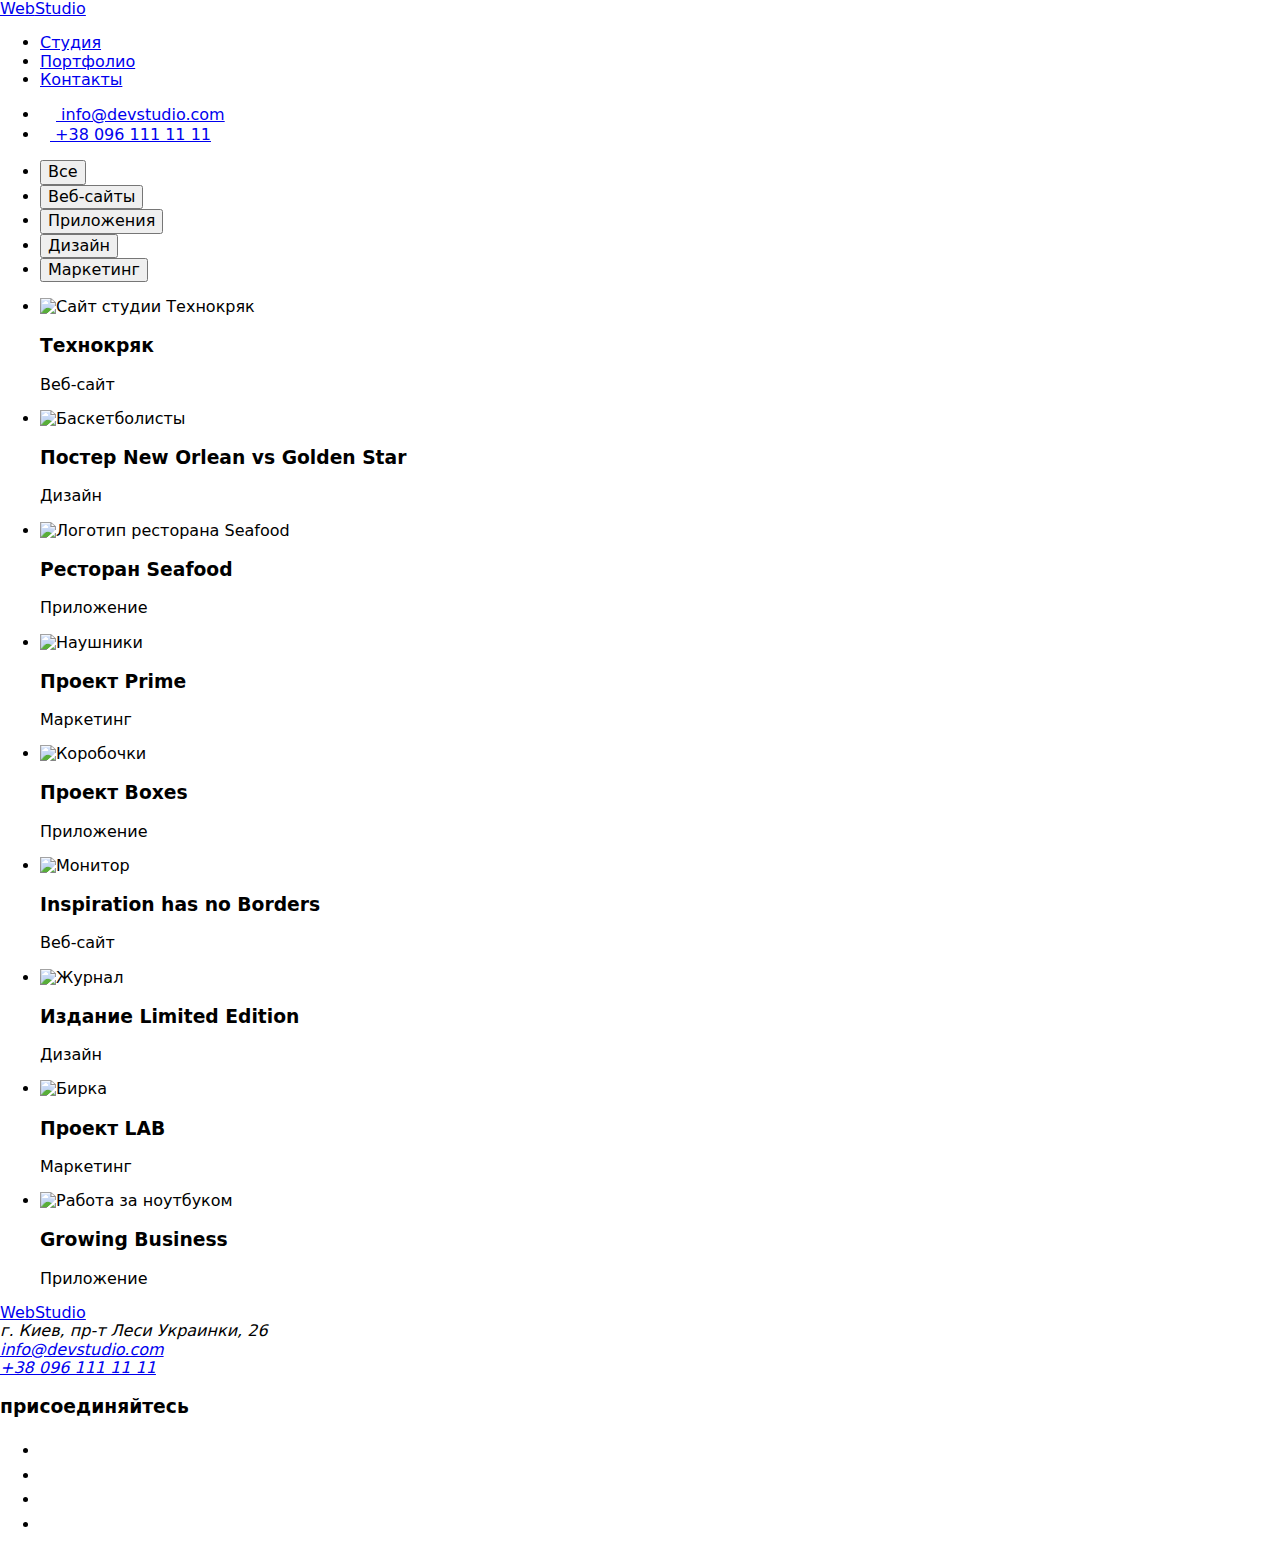
==== portfolio.html @ 47c45ad6 "Add files via upload" ====
<!DOCTYPE html>
<html lang="ru">
  <head>
    <meta charset="UTF-8" />
    <meta name="viewport" content="width=device-width, initial-scale=1.0" />
    <title>Portfolio WebStudio</title>
    <link rel="preconnect" href="https://fonts.gstatic.com" />
    <link
      href="https://fonts.googleapis.com/css2?family=Raleway:wght@700&family=Roboto:wght@400;500;700;900&display=swap"
      rel="stylesheet"
    />
    <link
      rel="stylesheet"
      href="https://cdnjs.cloudflare.com/ajax/libs/modern-normalize/1.0.0/modern-normalize.min.css"
    />
    <link rel="stylesheet" href="./css/styles.css" />
  </head>

  <body>
    <!--Шапка страницы-->
    <header class="header">
      <div class="container navigation">
        <nav class="site-nav">
          <a class="logo link" href="./index.html"
            ><span class="logo-path">Web</span>Studio</a
          >
          <ul class="list nav-pages">
            <li class="item">
              <a class="link" href="./index.html">Студия</a>
            </li>
            <li class="item">
              <a class="link current" href="./portfolio.html">Портфолио</a>
            </li>
            <li class="item">
              <a class="link" href="#">Контакты</a>
            </li>
          </ul>
        </nav>
        <ul class="list header-connection">
          <li class="item">
            <a class="connection link" href="mailto:info@devstudio.com">
              <svg class="email" width="16" height="12">
                <use href="./images/main/sprite-icons.svg#icon-envelope"></use>
              </svg>
              info@devstudio.com</a
            >
          </li>
          <li class="item">
            <a class="connection link" href="tel:+380961111111">
              <svg class="telephone" width="10" height="16">
                <use
                  href="./images/main/sprite-icons.svg#icon-smartphone"
                ></use>
              </svg>
              +38 096 111 11 11</a
            >
          </li>
        </ul>
      </div>
    </header>
    <!--Шапка страницы-->

    <main>
      <h1 hidden>Портфолио</h1>

      <!--Фильтр-->
      <section class="portfolio section-padding">
        <div class="container">
          <ul class="portfolio-buttons list">
            <li class="pf-button">
              <button type="button" class="filter-button">Все</button>
            </li>
            <li class="pf-button">
              <button type="button" class="filter-button">Веб-сайты</button>
            </li>
            <li class="pf-button">
              <button type="button" class="filter-button">Приложения</button>
            </li>
            <li class="pf-button">
              <button type="button" class="filter-button">Дизайн</button>
            </li>
            <li class="pf-button">
              <button type="button" class="filter-button">Маркетинг</button>
            </li>
          </ul>

          <!--/Фильтр-->

          <!--Проекты-->
          <ul class="projects list">
            <li class="project-card">
              <img
                class="project-foto"
                src="./images/portfolio/technokriak.jpg"
                alt="Сайт студии Технокряк"
              />
              <div class="card-content">
                <h3 class="project-title">Технокряк</h3>
                <p>Веб-сайт</p>
              </div>
            </li>
            <li class="project-card">
              <img
                class="project-foto"
                src="./images/portfolio/basketball.jpg"
                alt="Баскетболисты"
              />
              <div class="card-content">
                <h3 class="project-title">Постер New Orlean vs Golden Star</h3>
                <p>Дизайн</p>
              </div>
            </li>
            <li class="project-card">
              <img
                class="project-foto"
                src="./images/portfolio/seafood.jpg"
                alt="Логотип ресторана Seafood"
              />
              <div class="card-content">
                <h3 class="project-title">Ресторан Seafood</h3>
                <p>Приложение</p>
              </div>
            </li>
            <li class="project-card">
              <img
                class="project-foto"
                src="./images/portfolio/headphones.jpg"
                alt="Наушники"
              />
              <div class="card-content">
                <h3 class="project-title">Проект Prime</h3>
                <p>Маркетинг</p>
              </div>
            </li>
            <li class="project-card">
              <img
                class="project-foto"
                src="./images/portfolio/boxes.jpg"
                alt="Коробочки"
              />
              <div class="card-content">
                <h3 class="project-title">Проект Boxes</h3>
                <p>Приложение</p>
              </div>
            </li>
            <li class="project-card">
              <img
                class="project-foto"
                src="./images/portfolio/monitor.jpg"
                alt="Монитор"
              />
              <div class="card-content">
                <h3 class="project-title">Inspiration has no Borders</h3>
                <p>Веб-сайт</p>
              </div>
            </li>
            <li class="project-card">
              <img
                class="project-foto"
                src="./images/portfolio/magazine.jpg"
                alt="Журнал"
              />
              <div class="card-content">
                <h3 class="project-title">Издание Limited Edition</h3>
                <p>Дизайн</p>
              </div>
            </li>
            <li class="project-card">
              <img
                class="project-foto"
                src="./images/portfolio/label.jpg"
                alt="Бирка"
              />
              <div class="card-content">
                <h3 class="project-title">Проект LAB</h3>
                <p>Маркетинг</p>
              </div>
            </li>
            <li class="project-card">
              <img
                class="project-foto"
                src="./images/portfolio/notebook.jpg"
                alt="Работа за ноутбуком"
              />
              <div class="card-content">
                <h3 class="project-title">Growing Business</h3>
                <p>Приложение</p>
              </div>
            </li>
          </ul>
        </div>
      </section>
      <!--/Проекты-->
    </main>
    <!--Подвал с контактами-->
    <footer class="footer">
      <div class="container">
        <div class="footer-links">
          <div class="footer-contacts">
            <a class="logo logo-inverse link" href="./index.html"
              ><span class="logo-path">Web</span>Studio</a
            >
            <address class="address">г. Киев, пр-т Леси Украинки, 26</address>
            <address class="footer-connection">
              <a class="connection link" href="mailto:info@devstudio.com"
                >info@devstudio.com</a
              >
            </address>
            <address class="footer-connection">
              <a class="connection link" href="tel:+380961111111"
                >+38 096 111 11 11</a
              >
            </address>
          </div>
          <div class="join">
            <h3 class="advantages-title title-inverse">присоединяйтесь</h3>
            <ul class="list social-network-list">
              <li class="social-network company-social-link">
                <a href="#" class="social-link">
                  <svg class="social-icon" width="20" height="20">
                    <use
                      href="./images/main/sprite-icons.svg#icon-instagram"
                    ></use>
                  </svg>
                </a>
              </li>
              <li class="social-network company-social-link">
                <a href="#" class="social-link">
                  <svg class="social-icon" width="20" height="20">
                    <use
                      href="./images/main/sprite-icons.svg#icon-twitter"
                    ></use>
                  </svg>
                </a>
              </li>
              <li class="social-network company-social-link">
                <a href="#" class="social-link">
                  <svg class="social-icon" width="20" height="20">
                    <use
                      href="./images/main/sprite-icons.svg#icon-facebook"
                    ></use>
                  </svg>
                </a>
              </li>
              <li class="social-network company-social-link">
                <a href="#" class="social-link">
                  <svg class="social-icon" width="20" height="20">
                    <use
                      href="./images/main/sprite-icons.svg#icon-linkedin"
                    ></use>
                  </svg>
                </a>
              </li>
            </ul>
          </div>
        </div>
      </div>
    </footer>
    <!--/Подвал с контактами-->
  </body>
</html>
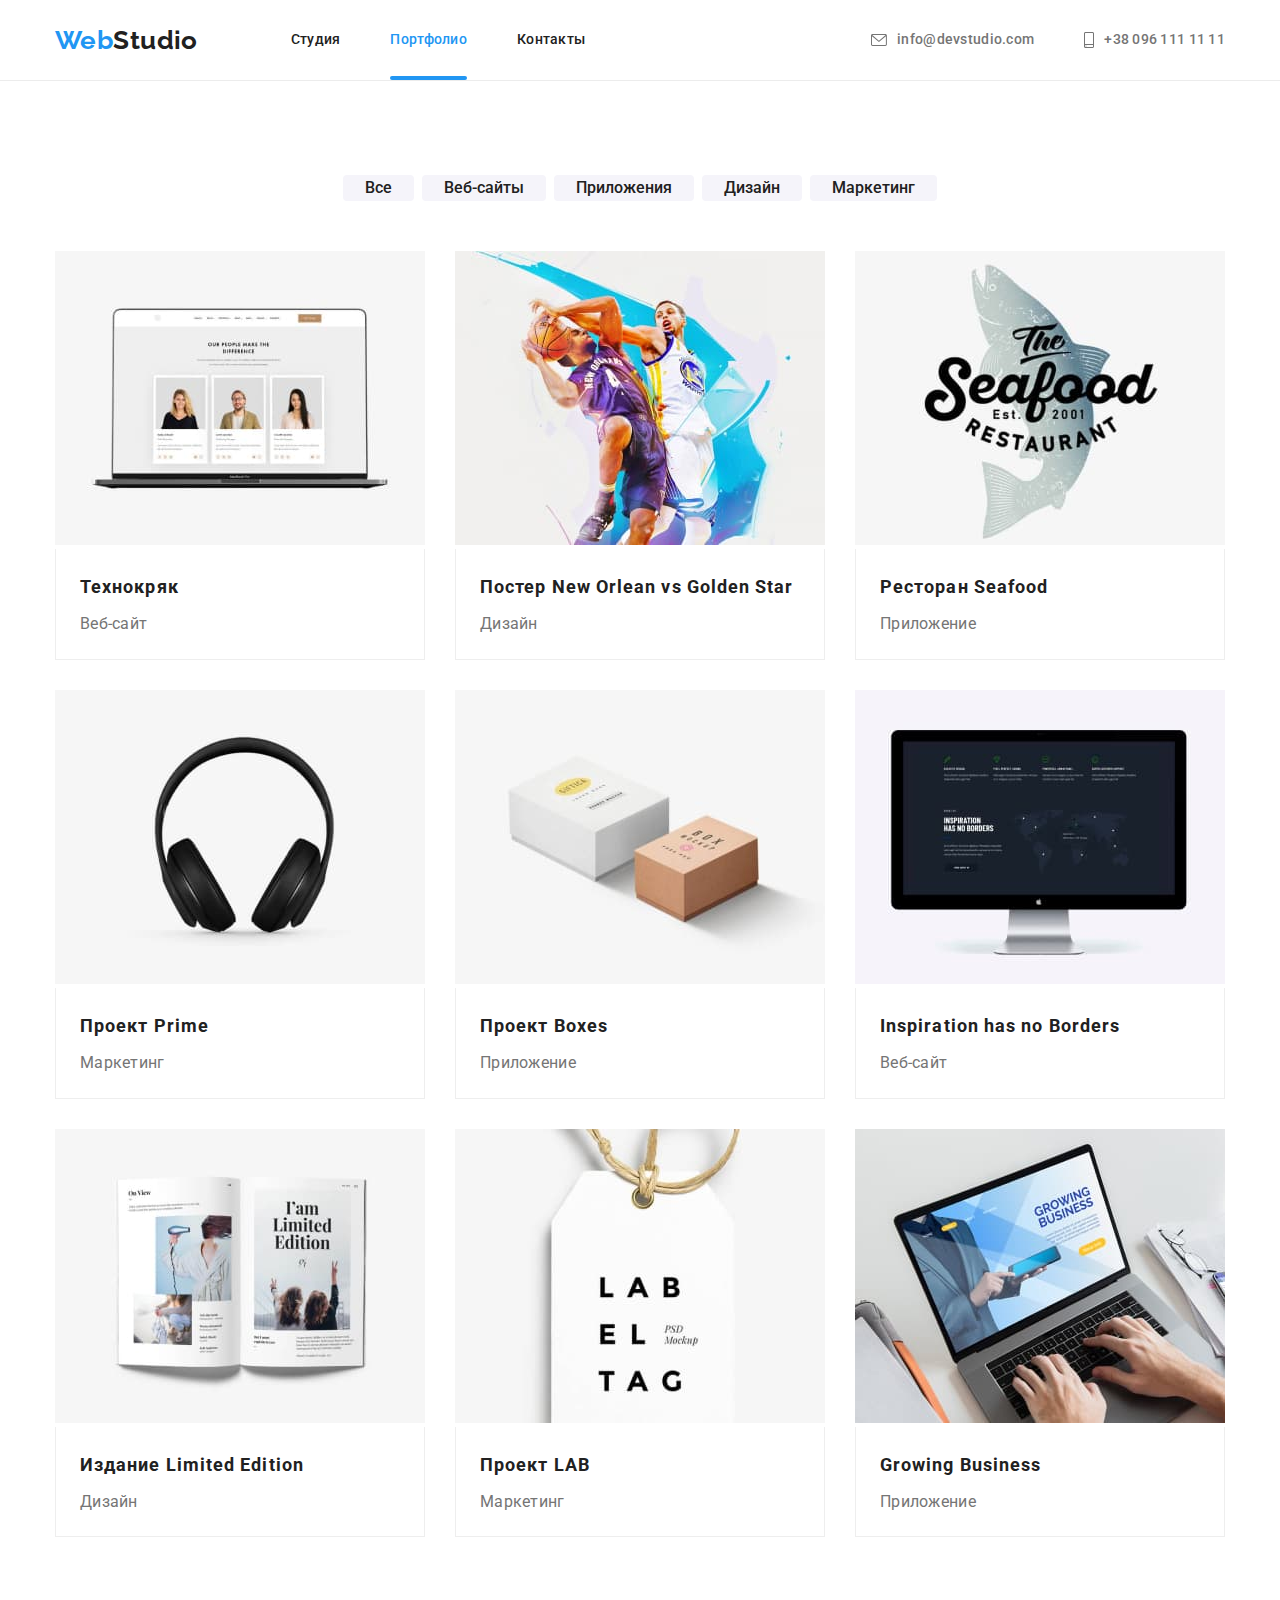
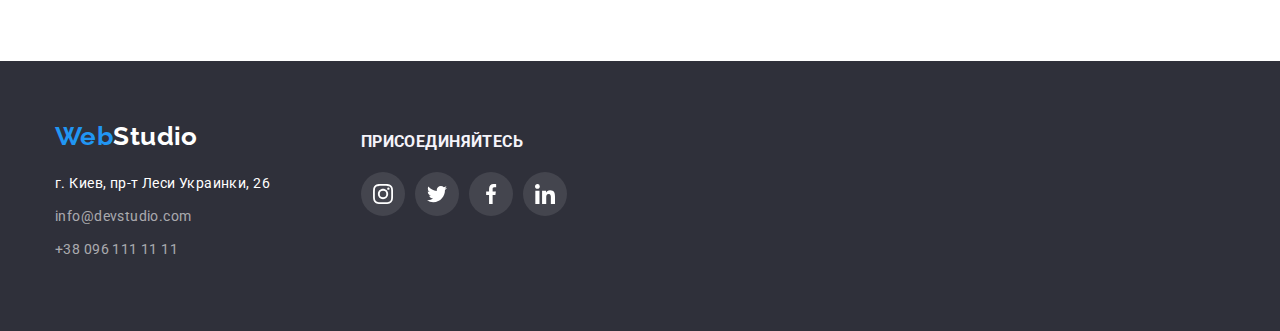
==== commit bcc00b27: "анимация и модалка" ====
--- a/portfolio.html
+++ b/portfolio.html
@@ -39,7 +39,7 @@
         <ul class="list header-connection">
           <li class="item">
             <a class="connection link" href="mailto:info@devstudio.com">
-              <svg class="email" width="16" height="12">
+              <svg class="icon email" width="16" height="12">
                 <use href="./images/main/sprite-icons.svg#icon-envelope"></use>
               </svg>
               info@devstudio.com</a
@@ -47,7 +47,7 @@
           </li>
           <li class="item">
             <a class="connection link" href="tel:+380961111111">
-              <svg class="telephone" width="10" height="16">
+              <svg class="icon telephone" width="10" height="16">
                 <use
                   href="./images/main/sprite-icons.svg#icon-smartphone"
                 ></use>
@@ -89,103 +89,191 @@
           <!--Проекты-->
           <ul class="projects list">
             <li class="project-card">
-              <img
-                class="project-foto"
-                src="./images/portfolio/technokriak.jpg"
-                alt="Сайт студии Технокряк"
-              />
-              <div class="card-content">
-                <h3 class="project-title">Технокряк</h3>
-                <p>Веб-сайт</p>
-              </div>
-            </li>
-            <li class="project-card">
-              <img
-                class="project-foto"
-                src="./images/portfolio/basketball.jpg"
-                alt="Баскетболисты"
-              />
-              <div class="card-content">
-                <h3 class="project-title">Постер New Orlean vs Golden Star</h3>
-                <p>Дизайн</p>
-              </div>
-            </li>
-            <li class="project-card">
-              <img
-                class="project-foto"
-                src="./images/portfolio/seafood.jpg"
-                alt="Логотип ресторана Seafood"
-              />
-              <div class="card-content">
-                <h3 class="project-title">Ресторан Seafood</h3>
-                <p>Приложение</p>
-              </div>
-            </li>
-            <li class="project-card">
-              <img
-                class="project-foto"
-                src="./images/portfolio/headphones.jpg"
-                alt="Наушники"
-              />
-              <div class="card-content">
-                <h3 class="project-title">Проект Prime</h3>
-                <p>Маркетинг</p>
-              </div>
-            </li>
-            <li class="project-card">
-              <img
-                class="project-foto"
-                src="./images/portfolio/boxes.jpg"
-                alt="Коробочки"
-              />
-              <div class="card-content">
-                <h3 class="project-title">Проект Boxes</h3>
-                <p>Приложение</p>
-              </div>
-            </li>
-            <li class="project-card">
-              <img
-                class="project-foto"
-                src="./images/portfolio/monitor.jpg"
-                alt="Монитор"
-              />
-              <div class="card-content">
-                <h3 class="project-title">Inspiration has no Borders</h3>
-                <p>Веб-сайт</p>
-              </div>
-            </li>
-            <li class="project-card">
-              <img
-                class="project-foto"
-                src="./images/portfolio/magazine.jpg"
-                alt="Журнал"
-              />
-              <div class="card-content">
-                <h3 class="project-title">Издание Limited Edition</h3>
-                <p>Дизайн</p>
-              </div>
-            </li>
-            <li class="project-card">
-              <img
-                class="project-foto"
-                src="./images/portfolio/label.jpg"
-                alt="Бирка"
-              />
-              <div class="card-content">
-                <h3 class="project-title">Проект LAB</h3>
-                <p>Маркетинг</p>
-              </div>
-            </li>
-            <li class="project-card">
-              <img
-                class="project-foto"
-                src="./images/portfolio/notebook.jpg"
-                alt="Работа за ноутбуком"
-              />
-              <div class="card-content">
-                <h3 class="project-title">Growing Business</h3>
-                <p>Приложение</p>
-              </div>
+              <a class="link" href="#">
+                <div class="project-foto">
+                  <img
+                    src="./images/portfolio/technokriak.jpg"
+                    alt="Сайт студии Технокряк"
+                  />
+                  <div class="project-overlay">
+                    <p class="project-description">
+                      Технокряк это современная площадка распространения
+                      коронавируса. Компании используют эту платформу для
+                      цифрового шпионажа и атак на защищённые сервера
+                      конкурентов.
+                    </p>
+                  </div>
+                </div>
+
+                <div class="card-content">
+                  <h3 class="project-title">Технокряк</h3>
+                  <p>Веб-сайт</p>
+                </div>
+              </a>
+            </li>
+            <li class="project-card">
+              <a class="link" href="#">
+                <div class="project-foto">
+                  <img
+                    src="./images/portfolio/basketball.jpg"
+                    alt="Баскетболисты"
+                  />
+                  <div class="project-overlay">
+                    <p class="project-description">
+                      Технокряк это современная площадка распространения
+                      коронавируса. Компании используют эту платформу для
+                      цифрового шпионажа и атак на защищённые сервера
+                      конкурентов.
+                    </p>
+                  </div>
+                </div>
+                <div class="card-content">
+                  <h3 class="project-title">
+                    Постер New Orlean vs Golden Star
+                  </h3>
+                  <p>Дизайн</p>
+                </div>
+              </a>
+            </li>
+            <li class="project-card">
+              <a class="link" href="#">
+                <div class="project-foto">
+                  <img
+                    src="./images/portfolio/seafood.jpg"
+                    alt="Логотип ресторана Seafood"
+                  />
+                  <div class="project-overlay">
+                    <p class="project-description">
+                      Технокряк это современная площадка распространения
+                      коронавируса. Компании используют эту платформу для
+                      цифрового шпионажа и атак на защищённые сервера
+                      конкурентов.
+                    </p>
+                  </div>
+                </div>
+                <div class="card-content">
+                  <h3 class="project-title">Ресторан Seafood</h3>
+                  <p>Приложение</p>
+                </div>
+              </a>
+            </li>
+            <li class="project-card">
+              <a class="link" href="#">
+                <div class="project-foto">
+                  <img src="./images/portfolio/headphones.jpg" alt="Наушники" />
+                  <div class="project-overlay">
+                    <p class="project-description">
+                      Технокряк это современная площадка распространения
+                      коронавируса. Компании используют эту платформу для
+                      цифрового шпионажа и атак на защищённые сервера
+                      конкурентов.
+                    </p>
+                  </div>
+                </div>
+
+                <div class="card-content">
+                  <h3 class="project-title">Проект Prime</h3>
+                  <p>Маркетинг</p>
+                </div>
+              </a>
+            </li>
+            <li class="project-card">
+              <a class="link" href="#">
+                <div class="project-foto">
+                  <img src="./images/portfolio/boxes.jpg" alt="Коробочки" />
+                  <div class="project-overlay">
+                    <p class="project-description">
+                      Технокряк это современная площадка распространения
+                      коронавируса. Компании используют эту платформу для
+                      цифрового шпионажа и атак на защищённые сервера
+                      конкурентов.
+                    </p>
+                  </div>
+                </div>
+                <div class="card-content">
+                  <h3 class="project-title">Проект Boxes</h3>
+                  <p>Приложение</p>
+                </div>
+              </a>
+            </li>
+            <li class="project-card">
+              <a class="link" href="#">
+                <div class="project-foto">
+                  <img src="./images/portfolio/monitor.jpg" alt="Монитор" />
+                  <div class="project-overlay">
+                    <p class="project-description">
+                      Технокряк это современная площадка распространения
+                      коронавируса. Компании используют эту платформу для
+                      цифрового шпионажа и атак на защищённые сервера
+                      конкурентов.
+                    </p>
+                  </div>
+                </div>
+                <div class="card-content">
+                  <h3 class="project-title">Inspiration has no Borders</h3>
+                  <p>Веб-сайт</p>
+                </div>
+              </a>
+            </li>
+            <li class="project-card">
+              <a class="link" href="#">
+                <div class="project-foto">
+                  <img src="./images/portfolio/magazine.jpg" alt="Журнал" />
+                  <div class="project-overlay">
+                    <p class="project-description">
+                      Технокряк это современная площадка распространения
+                      коронавируса. Компании используют эту платформу для
+                      цифрового шпионажа и атак на защищённые сервера
+                      конкурентов.
+                    </p>
+                  </div>
+                </div>
+                <div class="card-content">
+                  <h3 class="project-title">Издание Limited Edition</h3>
+                  <p>Дизайн</p>
+                </div>
+              </a>
+            </li>
+            <li class="project-card">
+              <a class="link" href="#">
+                <div class="project-foto">
+                  <img src="./images/portfolio/label.jpg" alt="Бирка" />
+                  <div class="project-overlay">
+                    <p class="project-description">
+                      Технокряк это современная площадка распространения
+                      коронавируса. Компании используют эту платформу для
+                      цифрового шпионажа и атак на защищённые сервера
+                      конкурентов.
+                    </p>
+                  </div>
+                </div>
+                <div class="card-content">
+                  <h3 class="project-title">Проект LAB</h3>
+                  <p>Маркетинг</p>
+                </div>
+              </a>
+            </li>
+            <li class="project-card">
+              <a class="link" href="#">
+                <div class="project-foto">
+                  <img
+                    src="./images/portfolio/notebook.jpg"
+                    alt="Работа за ноутбуком"
+                  />
+                  <div class="project-overlay">
+                    <p class="project-description">
+                      Технокряк это современная площадка распространения
+                      коронавируса. Компании используют эту платформу для
+                      цифрового шпионажа и атак на защищённые сервера
+                      конкурентов.
+                    </p>
+                  </div>
+                </div>
+                <div class="card-content">
+                  <h3 class="project-title">Growing Business</h3>
+                  <p>Приложение</p>
+                </div>
+              </a>
             </li>
           </ul>
         </div>
@@ -217,7 +305,7 @@
             <ul class="list social-network-list">
               <li class="social-network company-social-link">
                 <a href="#" class="social-link">
-                  <svg class="social-icon" width="20" height="20">
+                  <svg class="icon social-icon" width="20" height="20">
                     <use
                       href="./images/main/sprite-icons.svg#icon-instagram"
                     ></use>
@@ -226,7 +314,7 @@
               </li>
               <li class="social-network company-social-link">
                 <a href="#" class="social-link">
-                  <svg class="social-icon" width="20" height="20">
+                  <svg class="icon social-icon" width="20" height="20">
                     <use
                       href="./images/main/sprite-icons.svg#icon-twitter"
                     ></use>
@@ -235,7 +323,7 @@
               </li>
               <li class="social-network company-social-link">
                 <a href="#" class="social-link">
-                  <svg class="social-icon" width="20" height="20">
+                  <svg class="icon social-icon" width="20" height="20">
                     <use
                       href="./images/main/sprite-icons.svg#icon-facebook"
                     ></use>
@@ -244,7 +332,7 @@
               </li>
               <li class="social-network company-social-link">
                 <a href="#" class="social-link">
-                  <svg class="social-icon" width="20" height="20">
+                  <svg class="icon social-icon" width="20" height="20">
                     <use
                       href="./images/main/sprite-icons.svg#icon-linkedin"
                     ></use>
--- a/css/styles.css
+++ b/css/styles.css
@@ -0,0 +1,719 @@
+/* === Общие === */
+:root {
+  /* Палитра */
+  --color-grey: #757575;
+  --color-black: #212121;
+  --color-blue: #2196f3;
+  --color-white: #ffffff;
+  --color-very-transparent-grey: rgba(255, 255, 255, 0.1);
+  --color-transparent-grey: rgba(255, 255, 255, 0.6);
+  --color-light-black: #2f303a;
+  --color-light-grey: #f5f4fa;
+  --color-almost-white: #eeeeee;
+  --color-second-almost-white: #ececec;
+  --color-dark-grey: rgba(47, 48, 58, 0.4);
+  --color-grey-two: #afb1b8;
+
+  /* Переменные */
+  --main-text-color: var(--color-grey);
+  --title-text-color: var(--color-black);
+  --accent-color: var(--color-blue);
+  --main-white-color: var(--color-white);
+  --footer-color: var(--color-transparent-grey);
+  --background-color-footer: var(--color-light-black);
+  --background-button-color: var(--color-light-grey);
+  --card-border-color: var(--color-almost-white);
+  --section-border-color: var(--color-second-almost-white);
+  --background-gradient: var(--color-dark-grey);
+  --icon-color: var(--color-grey-two);
+  --icon-footer-background: var(--color-very-transparent-grey);
+
+  --main-font-family: Roboto, sans-serif;
+  --second-font-family: Raleway, sans-serif;
+
+  --timing-function: cubic-bezier(0.4, 0, 0.2, 1);
+}
+
+/* Общие стили */
+
+* {
+  margin: 0;
+  padding: 0;
+}
+
+.icon {
+  fill: currentColor;
+}
+
+body {
+  color: var(--main-text-color);
+  background-color: var(--main-white-color);
+  font-family: var(--main-font-family);
+  font-size: 14px;
+  font-weight: 400;
+  font-style: normal;
+  letter-spacing: 0.03em;
+}
+
+.container {
+  margin-left: auto;
+  margin-right: auto;
+  width: 1200px;
+  padding-left: 15px;
+  padding-right: 15px;
+}
+
+.section-padding {
+  padding-top: 94px;
+  padding-bottom: 94px;
+}
+
+.list {
+  list-style: none;
+}
+
+.link {
+  text-decoration: none;
+}
+
+.title {
+  margin-bottom: 50px;
+  color: var(--title-text-color);
+  font-weight: 700;
+  font-size: 36px;
+  line-height: 1.67;
+  text-align: center;
+}
+
+/* === /Общие === */
+
+/*=== Шапка страницы ===*/
+
+.logo {
+  display: inline-block;
+  margin-right: 93px;
+
+  color: var(--title-text-color);
+  font-family: var(--second-font-family);
+  font-weight: 700;
+  font-size: 26px;
+  line-height: 1.19;
+}
+
+.logo-path {
+  color: var(--accent-color);
+}
+
+.list .link {
+  transition: color 250ms var(--timing-function);
+
+  color: var(--title-text-color);
+  font-weight: 500;
+  line-height: 1.14;
+  letter-spacing: 0.02em;
+}
+
+.list .link:hover,
+.list .link:focus,
+.list .link.current {
+  color: var(--accent-color);
+}
+
+.current {
+  position: relative;
+}
+
+.current::after {
+  display: block;
+  position: absolute;
+  left: 0;
+  bottom: 0%;
+  content: "";
+  width: 100%;
+  height: 4px;
+  background-color: var(--accent-color);
+  border-radius: 2px;
+}
+
+.connection {
+  color: var(--footer-color);
+  font-style: normal;
+  line-height: 1.71;
+}
+
+.navigation {
+  display: flex;
+}
+
+.site-nav {
+  display: flex;
+  align-items: center;
+}
+
+.nav-pages {
+  display: flex;
+}
+
+.nav-pages .item:not(:last-child) {
+  margin-right: 50px;
+}
+
+.nav-pages .link {
+  display: block;
+  padding-top: 32px;
+  padding-bottom: 32px;
+}
+
+.header-connection {
+  display: flex;
+  align-items: center;
+  margin-left: auto;
+}
+
+.header-connection .link {
+  display: flex;
+  align-items: center;
+}
+
+.header-connection .item:not(:last-child) {
+  margin-right: 50px;
+}
+
+.header-connection .connection {
+  color: var(--main-text-color);
+}
+
+.email {
+  margin-right: 10px;
+}
+
+.telephone {
+  margin-right: 10px;
+}
+
+/*=== /Шапка страницы ===*/
+
+/*===Девиз===*/
+
+.slogan {
+  height: 600px;
+  margin-left: auto;
+  margin-right: auto;
+  background-color: var(--background-color-footer);
+  background-image: linear-gradient(
+      to right,
+      var(--background-gradient),
+      var(--background-gradient)
+    ),
+    url("../images/main/banner.jpg");
+  background-repeat: no-repeat;
+  background-size: cover;
+  background-position: center;
+
+  text-align: center;
+  letter-spacing: 0.06em;
+}
+
+.slogan .container {
+  padding-top: 200px;
+  padding-bottom: 200px;
+}
+
+.slogan-title {
+  width: 600px;
+  margin-left: auto;
+  margin-right: auto;
+  margin-bottom: 30px;
+
+  color: var(--main-white-color);
+  font-weight: 900;
+  font-size: 44px;
+  line-height: 1.36;
+  text-transform: uppercase;
+}
+
+.button-primary {
+  display: inline-block;
+  border: 4px solid transparent;
+  box-shadow: 0px 4px 4px rgba(0, 0, 0, 0.15);
+  border-radius: 4px;
+  min-width: 200px;
+  padding: 10px 32px;
+
+  color: var(--main-white-color);
+  background-color: var(--accent-color);
+  font-weight: 700;
+  font-size: 16px;
+  line-height: 1.87;
+}
+
+.modal-backdrop {
+  position: fixed;
+  width: 100%;
+  height: 100%;
+  z-index: 2;
+
+  top: 0;
+  right: 0;
+  background-color: rgba(0, 0, 0, 0.2);
+  opacity: 1;
+  transition: opacity 250ms var(--timing-function);
+}
+
+.modal-window {
+  position: absolute;
+  top: 50%;
+  left: 50%;
+  transform: scale(1) translate(-50%, -50%);
+  transition: transform 250ms var(--timing-function);
+
+  width: 528px;
+  height: 581px;
+  background-color: var(--main-white-color);
+  box-shadow: 0px 1px 3px rgba(0, 0, 0, 0.12), 0px 1px 1px rgba(0, 0, 0, 0.14),
+    0px 2px 1px rgba(0, 0, 0, 0.2);
+  border-radius: 4px;
+}
+
+.modal-button {
+  position: absolute;
+  display: flex;
+  align-items: center;
+  justify-content: center;
+  top: 0;
+  right: 0;
+  width: 30px;
+  height: 30px;
+  margin-right: 8px;
+  margin-top: 8px;
+  border-radius: 50%;
+  background: var(--main-white-color);
+  border: 1px solid rgba(0, 0, 0, 0.1);
+  outline: none;
+}
+
+.is-hidden {
+  opacity: 0;
+  pointer-events: none;
+}
+
+.modal-backdrop.is-hidden .modal-window {
+  transform: translate(-50%, -50%) scale(0.9);
+}
+
+/*===/Девиз===*/
+
+/*=== Наши преимущества ===*/
+
+.advantages {
+  color: var(--main-text-color);
+}
+
+.advantages-catalog {
+  display: flex;
+}
+
+.advantage-item {
+  width: 270px;
+}
+
+.advantage-icon-background {
+  display: flex;
+  align-items: center;
+  justify-content: center;
+  margin-bottom: 30px;
+
+  height: 120px;
+  background-color: var(--background-button-color);
+  border-radius: 4px;
+}
+
+.advantages-catalog .advantage-item:not(:last-child) {
+  margin-right: 30px;
+}
+
+.advantages-title {
+  margin-bottom: 10px;
+
+  color: var(--title-text-color);
+  font-weight: 700;
+  line-height: 1.14;
+  text-transform: uppercase;
+}
+
+.advantages-text {
+  line-height: 1.71;
+  text-align: left;
+}
+
+/*=== /Наши преимущества ===*/
+
+/*=== Наши услуги ===*/
+
+.services {
+  z-index: 1;
+}
+
+.services .list {
+  display: flex;
+}
+
+.services .our-service:not(:last-child) {
+  margin-right: 30px;
+}
+
+.our-service {
+  display: block;
+  position: relative;
+}
+
+.service-foto {
+  display: block;
+}
+
+.service-description {
+  position: absolute;
+  width: 100%;
+  left: 0;
+  bottom: 0;
+
+  padding-top: 27px;
+  padding-bottom: 27px;
+
+  font-weight: 700;
+  line-height: 1.14;
+  text-align: center;
+  text-transform: uppercase;
+
+  color: var(--main-white-color);
+  background-color: rgba(47, 48, 58, 0.8);
+}
+
+/*=== /Наши услуги ===*/
+
+/*=== Наша команда ===*/
+
+.team {
+  background-color: var(--color-light-grey);
+}
+.members-of-team {
+  display: flex;
+}
+
+.members-of-team .team-card:not(:last-child) {
+  margin-right: 30px;
+}
+
+.team-card {
+  background-color: var(--main-white-color);
+}
+
+.team-foto {
+  display: block;
+}
+
+.member-content {
+  padding-top: 30px;
+  padding-bottom: 30px;
+
+  box-shadow: 0px 1px 3px rgba(0, 0, 0, 0.12), 0px 1px 1px rgba(0, 0, 0, 0.14),
+    0px 2px 1px rgba(0, 0, 0, 0.2);
+  border-radius: 0px 0px 4px 4px;
+}
+
+.team-member {
+  margin-bottom: 10px;
+  color: var(--title-text-color);
+  font-weight: 500;
+  font-size: 16px;
+  line-height: 1.19;
+  text-align: center;
+}
+
+.team-specialization {
+  margin-bottom: 30px;
+  color: var(--main-text-color);
+  font-weight: 400;
+  font-size: 16px;
+  line-height: 1.19;
+  text-align: center;
+}
+
+.social-network-list {
+  display: flex;
+  justify-content: center;
+}
+
+.social-link {
+  display: block;
+  width: 44px;
+  height: 44px;
+
+  transition: color 250ms var(--timing-function),
+    background-color 250ms var(--timing-function);
+
+  border-radius: 50%;
+  padding: 12px;
+  color: var(--icon-color);
+  background-color: var(--main-white-color);
+}
+
+.social-link:hover,
+.social-link:focus {
+  background-color: var(--accent-color);
+  color: var(--main-white-color);
+}
+
+.social-network-list .social-network:not(:last-child) {
+  margin-right: 10px;
+}
+
+/*=== /Наша команда ===*/
+
+/*=== Наши клиенты ===*/
+
+.regular-clients {
+  display: flex;
+}
+
+.regular-clients .client:not(:last-child) {
+  margin-right: 30px;
+}
+
+.client .client-link {
+  display: block;
+  display: flex;
+  align-items: center;
+  justify-content: center;
+  width: 170px;
+  height: 90px;
+  color: var(--icon-color);
+
+  border: 1px solid currentColor;
+  border-radius: 4px;
+
+  transition: color 250ms var(--timing-function);
+}
+
+.client-link:hover,
+.client-link:focus {
+  color: var(--accent-color);
+}
+
+/*=== /Наши клиенты ===*/
+
+/*=== Подвал с контактами ===*/
+.footer {
+  background-color: var(--background-color-footer);
+}
+
+.footer .container {
+  padding-top: 60px;
+  padding-bottom: 60px;
+}
+
+.footer-links {
+  display: flex;
+}
+
+.footer-contacts {
+  margin-right: 70px;
+}
+
+.logo.logo-inverse {
+  display: inline-block;
+  margin-bottom: 20px;
+  color: var(--main-white-color);
+}
+
+.address {
+  margin-bottom: 9px;
+  color: var(--main-white-color);
+  font-style: normal;
+  line-height: 1.71;
+}
+
+.footer-connection {
+  margin-bottom: 9px;
+}
+
+.join {
+  margin-top: 12px;
+}
+
+.company-social-link .social-link {
+  background-color: var(--icon-footer-background);
+  transition: background-color 250ms var(--timing-function);
+}
+
+.company-social-link .social-link:hover,
+.company-social-link .social-link:focus {
+  background-color: var(--accent-color);
+}
+
+.company-social-link .social-icon {
+  fill: var(--main-white-color);
+}
+
+.title-inverse {
+  margin-bottom: 20px;
+  color: var(--background-button-color);
+}
+
+/*=== /Подвал с контактами ===*/
+
+/*=== ПОРТФОЛИО === */
+.portfolio {
+  border-top: 1px solid var(--section-border-color);
+}
+
+/*=== Фильтр ===*/
+.portfolio-buttons {
+  display: flex;
+  justify-content: center;
+  margin-bottom: 50px;
+}
+
+.portfolio-buttons .pf-button:not(:last-child) {
+  margin-right: 8px;
+}
+
+.filter-button {
+  padding-left: 22px;
+  padding-right: 22px;
+
+  color: var(--title-text-color);
+  background-color: var(--background-button-color);
+  border: none;
+  border-radius: 4px;
+
+  font-family: Roboto;
+  font-weight: 500;
+  font-size: 16px;
+  line-height: 1.62;
+  text-align: center;
+
+  transition: color 250ms var(--timing-function),
+    background-color 250ms var(--timing-function),
+    box-shadow 250ms var(--timing-function);
+}
+
+.filter-button:hover,
+.filter-button:focus {
+  color: var(--main-white-color);
+  background-color: var(--accent-color);
+  outline: none;
+  box-shadow: 0px 3px 1px rgba(0, 0, 0, 0.1), 0px 1px 2px rgba(0, 0, 0, 0.08),
+    0px 2px 2px rgba(0, 0, 0, 0.12);
+}
+
+/*=== /Фильтр ===*/
+
+/*=== Проекты ===*/
+.projects {
+  display: flex;
+  flex-wrap: wrap;
+}
+
+.projects .project-card {
+  margin-right: 30px;
+}
+
+.projects .project-card:nth-child(3n) {
+  margin-right: 0;
+}
+
+.project-card {
+  position: relative;
+  margin-bottom: 30px;
+
+  transition: box-shadow 250ms var(--timing-function);
+}
+
+.project-card:hover,
+.project-card:focus {
+  box-shadow: 0px 1px 1px rgba(0, 0, 0, 0.12), 0px 4px 4px rgba(0, 0, 0, 0.06),
+    1px 4px 6px rgba(0, 0, 0, 0.16);
+}
+
+.project-foto {
+  position: relative;
+  overflow: hidden;
+}
+
+.project-description {
+  position: absolute;
+  display: flex;
+
+  bottom: 50%;
+  left: 50%;
+
+  opacity: 0;
+  transition: opacity 250ms var(--timing-function);
+}
+
+.project-card:hover .project-description,
+.project-card:focus .project-description {
+  opacity: 1;
+}
+
+.project-overlay {
+  position: absolute;
+  left: 0;
+  bottom: 0;
+  width: 100%;
+  height: 100%;
+  background-color: var(--accent-color);
+
+  transform: translateY(100%);
+  opacity: 0;
+  transition: transform 250ms var(--timing-function),
+    opacity 250ms var(--timing-function);
+}
+
+.project-card:hover .project-overlay,
+.project-card:focus .project-overlay {
+  transform: translateY(0);
+  opacity: 1;
+}
+
+.card-content {
+  padding-top: 20px;
+  padding-bottom: 20px;
+  padding-left: 24px;
+  padding-right: 24px;
+
+  font-weight: 400;
+  font-size: 16px;
+  line-height: 1.87;
+  color: var(--main-text-color);
+
+  border: 1px solid var(--card-border-color);
+  border-top: none;
+}
+
+.project-title {
+  margin-bottom: 4px;
+
+  color: var(--title-text-color);
+  font-weight: 700;
+  font-size: 18px;
+  line-height: 2;
+  letter-spacing: 0.06em;
+}
+
+.project-description {
+  position: absolute;
+  width: 100%;
+  height: 100%;
+  top: 0;
+  left: 0;
+  opacity: 0;
+  padding: 63px 24px;
+
+  font-size: 18px;
+  line-height: 1.56;
+  color: var(--main-white-color);
+}
+
+/*=== /Проекты ===*/
